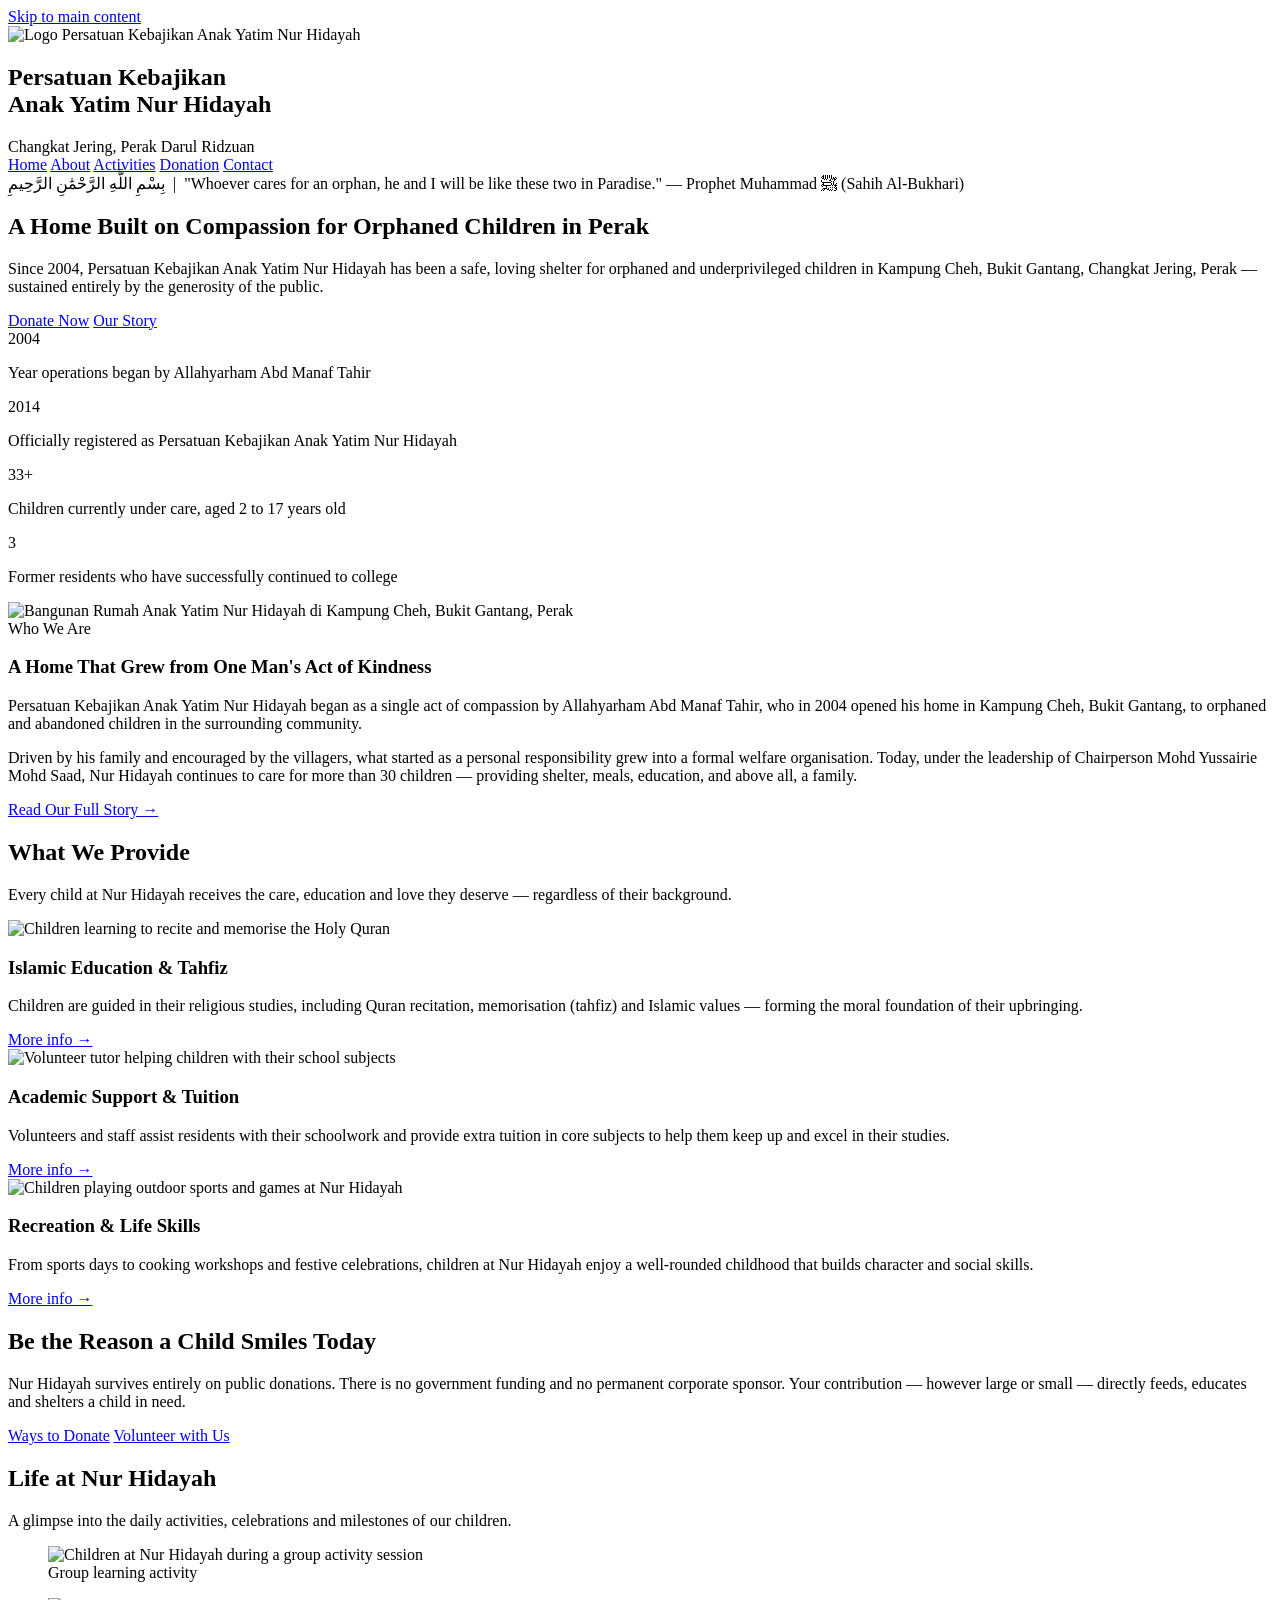
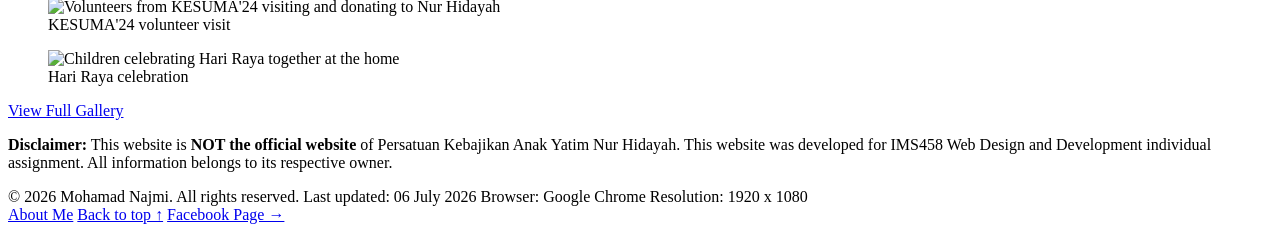
==== index.html @ 00ef2162 "Add files via upload" ====
<!DOCTYPE html>
<html lang="en">
<head>
  <meta charset="UTF-8">
  <meta name="viewport" content="width=device-width, initial-scale=1.0">
  <title>Persatuan Kebajikan Anak Yatim Nur Hidayah | Changkat Jering, Perak</title>
  <meta name="description" content="Persatuan Kebajikan Anak Yatim Nur Hidayah, Changkat Jering, Perak — caring for orphaned and underprivileged children since 2004. Learn how you can donate and volunteer.">
  <meta name="keywords" content="rumah anak yatim Perak, Nur Hidayah Changkat Jering, anak yatim Bukit Gantang, orphanage Taiping Perak, donation anak yatim Malaysia">
  <meta name="author" content="Student Name — IMS458 Assignment 2">
  <link rel="preconnect" href="https://fonts.googleapis.com">
  <link href="https://fonts.googleapis.com/css2?family=Poppins:wght@500;600;700&family=Open+Sans:wght@400;600&display=swap" rel="stylesheet">
  <link rel="icon" type="image/svg+xml" href="images/logo.svg">
  <link rel="stylesheet" href="css/style.css">
</head>
<body>

  <a href="#main" class="skip-link">Skip to main content</a>

  <header class="site-header">
    <nav class="navbar">
      <div class="logo-group">
        <img src="images/logo.svg" alt="Logo Persatuan Kebajikan Anak Yatim Nur Hidayah">
        <div class="logo-text">
          <h1>Persatuan Kebajikan<br>Anak Yatim Nur Hidayah</h1>
          <span>Changkat Jering, Perak Darul Ridzuan</span>
        </div>
      </div>
      <div class="nav-links">
        <a href="index.html" class="active">Home</a>
        <a href="about.html">About</a>
        <a href="activities.html">Activities</a>
        <a href="donation.html">Donation</a>
        <a href="contact.html">Contact</a>
      </div>
    </nav>
  </header>

  <main id="main">

    <!-- BISMILLAH STRIP -->
    <div class="bismillah-strip">
      بِسْمِ اللَّهِ الرَّحْمَٰنِ الرَّحِيمِ &nbsp;|&nbsp; "Whoever cares for an orphan, he and I will be like these two in Paradise." — Prophet Muhammad ﷺ (Sahih Al-Bukhari)
    </div>

    <!-- HERO -->
    <section class="hero" style="background-image:url('images/hero-home.jpg');">
      <div class="hero-content">
        <h2>A Home Built on Compassion for Orphaned Children in Perak</h2>
        <p>Since 2004, Persatuan Kebajikan Anak Yatim Nur Hidayah has been a safe, loving shelter for orphaned and underprivileged children in Kampung Cheh, Bukit Gantang, Changkat Jering, Perak — sustained entirely by the generosity of the public.</p>
        <div class="hero-buttons">
          <a href="donation.html" class="btn btn-primary">Donate Now</a>
          <a href="about.html" class="btn btn-outline">Our Story</a>
        </div>
      </div>
    </section>

    <!-- STATS -->
    <section class="bg-light">
      <div class="container">
        <div class="flex-grid">
          <div class="stat-box">
            <div class="stat-number">2004</div>
            <p>Year operations began by Allahyarham Abd Manaf Tahir</p>
          </div>
          <div class="stat-box">
            <div class="stat-number">2014</div>
            <p>Officially registered as Persatuan Kebajikan Anak Yatim Nur Hidayah</p>
          </div>
          <div class="stat-box">
            <div class="stat-number">33+</div>
            <p>Children currently under care, aged 2 to 17 years old</p>
          </div>
          <div class="stat-box">
            <div class="stat-number">3</div>
            <p>Former residents who have successfully continued to college</p>
          </div>
        </div>
      </div>
    </section>

    <!-- WHO WE ARE -->
    <section>
      <div class="container split">
        <div class="split-image img-zoom">
          <img src="images/bangunan.jpg" alt="Bangunan Rumah Anak Yatim Nur Hidayah di Kampung Cheh, Bukit Gantang, Perak">
        </div>
        <div class="split-text">
          <span class="section-label">Who We Are</span>
          <h3>A Home That Grew from One Man's Act of Kindness</h3>
          <p>Persatuan Kebajikan Anak Yatim Nur Hidayah began as a single act of compassion by Allahyarham Abd Manaf Tahir, who in 2004 opened his home in Kampung Cheh, Bukit Gantang, to orphaned and abandoned children in the surrounding community.</p>
          <p>Driven by his family and encouraged by the villagers, what started as a personal responsibility grew into a formal welfare organisation. Today, under the leadership of Chairperson Mohd Yussairie Mohd Saad, Nur Hidayah continues to care for more than 30 children — providing shelter, meals, education, and above all, a family.</p>
          <a href="about.html" class="btn btn-primary">Read Our Full Story &rarr;</a>
        </div>
      </div>
    </section>

    <!-- WHAT WE DO -->
    <section class="bg-tint">
      <div class="container">
        <h2 class="section-title">What We Provide</h2>
        <p class="section-subtitle">Every child at Nur Hidayah receives the care, education and love they deserve — regardless of their background.</p>
        <div class="flex-grid">
          <article class="card">
            <div class="img-zoom"><img src="images/kelas-alquran.jpg" alt="Children learning to recite and memorise the Holy Quran"></div>
            <div class="card-body">
              <h3>Islamic Education &amp; Tahfiz</h3>
              <p>Children are guided in their religious studies, including Quran recitation, memorisation (tahfiz) and Islamic values — forming the moral foundation of their upbringing.</p>
              <a href="activities.html#islamic">More info &rarr;</a>
            </div>
          </article>
          <article class="card">
            <div class="img-zoom"><img src="images/kelas-tuisyen.jpg" alt="Volunteer tutor helping children with their school subjects"></div>
            <div class="card-body">
              <h3>Academic Support &amp; Tuition</h3>
              <p>Volunteers and staff assist residents with their schoolwork and provide extra tuition in core subjects to help them keep up and excel in their studies.</p>
              <a href="activities.html#tuition">More info &rarr;</a>
            </div>
          </article>
          <article class="card">
            <div class="img-zoom"><img src="images/sukan.jpg" alt="Children playing outdoor sports and games at Nur Hidayah"></div>
            <div class="card-body">
              <h3>Recreation &amp; Life Skills</h3>
              <p>From sports days to cooking workshops and festive celebrations, children at Nur Hidayah enjoy a well-rounded childhood that builds character and social skills.</p>
              <a href="activities.html#recreation">More info &rarr;</a>
            </div>
          </article>
        </div>
      </div>
    </section>

    <!-- CTA -->
    <section class="cta-band">
      <div class="container">
        <h2>Be the Reason a Child Smiles Today</h2>
        <p>Nur Hidayah survives entirely on public donations. There is no government funding and no permanent corporate sponsor. Your contribution — however large or small — directly feeds, educates and shelters a child in need.</p>
        <div class="hero-buttons">
          <a href="donation.html" class="btn btn-primary">Ways to Donate</a>
          <a href="contact.html" class="btn btn-outline">Volunteer with Us</a>
        </div>
      </div>
    </section>

    <!-- GALLERY PREVIEW -->
    <section>
      <div class="container">
        <h2 class="section-title">Life at Nur Hidayah</h2>
        <p class="section-subtitle">A glimpse into the daily activities, celebrations and milestones of our children.</p>
        <div class="gallery-grid">
          <figure class="img-zoom">
            <img src="images/kelas-alquran.jpg" alt="Children at Nur Hidayah during a group activity session">
            <figcaption>Group learning activity</figcaption>
          </figure>
          <figure class="img-zoom">
            <img src="images/sukan.jpg" alt="Volunteers from KESUMA'24 visiting and donating to Nur Hidayah">
            <figcaption>KESUMA'24 volunteer visit</figcaption>
          </figure>
          <figure class="img-zoom">
            <img src="images/hariraya.jpg" alt="Children celebrating Hari Raya together at the home">
            <figcaption>Hari Raya celebration</figcaption>
          </figure>
        </div>
        <p class="text-center mt-20"><a href="activities.html#gallery" class="btn btn-primary">View Full Gallery</a></p>
      </div>
    </section>

  </main>

<footer class="site-footer">
  <div class="container footer-vertical-container">
    
    <p class="disclaimer-text">
      <strong>Disclaimer:</strong> This website is <strong>NOT the official website</strong> of Persatuan Kebajikan Anak Yatim Nur Hidayah. This website was developed for IMS458 Web Design and Development individual assignment. All information belongs to its respective owner.
    </p>
    
    <div class="meta-vertical-list">
      <span class="meta-item">&copy; 2026 Mohamad Najmi. All rights reserved.</span>
      <span class="meta-item">Last updated: 06 July 2026</span>
      <span class="meta-item">Browser: Google Chrome</span>
      <span class="meta-item">Resolution: 1920 x 1080</span>
    </div>
    
    <div class="links-vertical-list">
      <a href="aboutme.html" class="vertical-footer-link">About Me</a>
      <a href="#top" class="vertical-footer-link">Back to top &uarr;</a>
      <a href="https://www.facebook.com/RAYNurHidayahKpgCheh" target="_blank" rel="noopener" class="vertical-footer-link">Facebook Page &rarr;</a>
    </div>

  </div>
</footer>

</body>
</html>
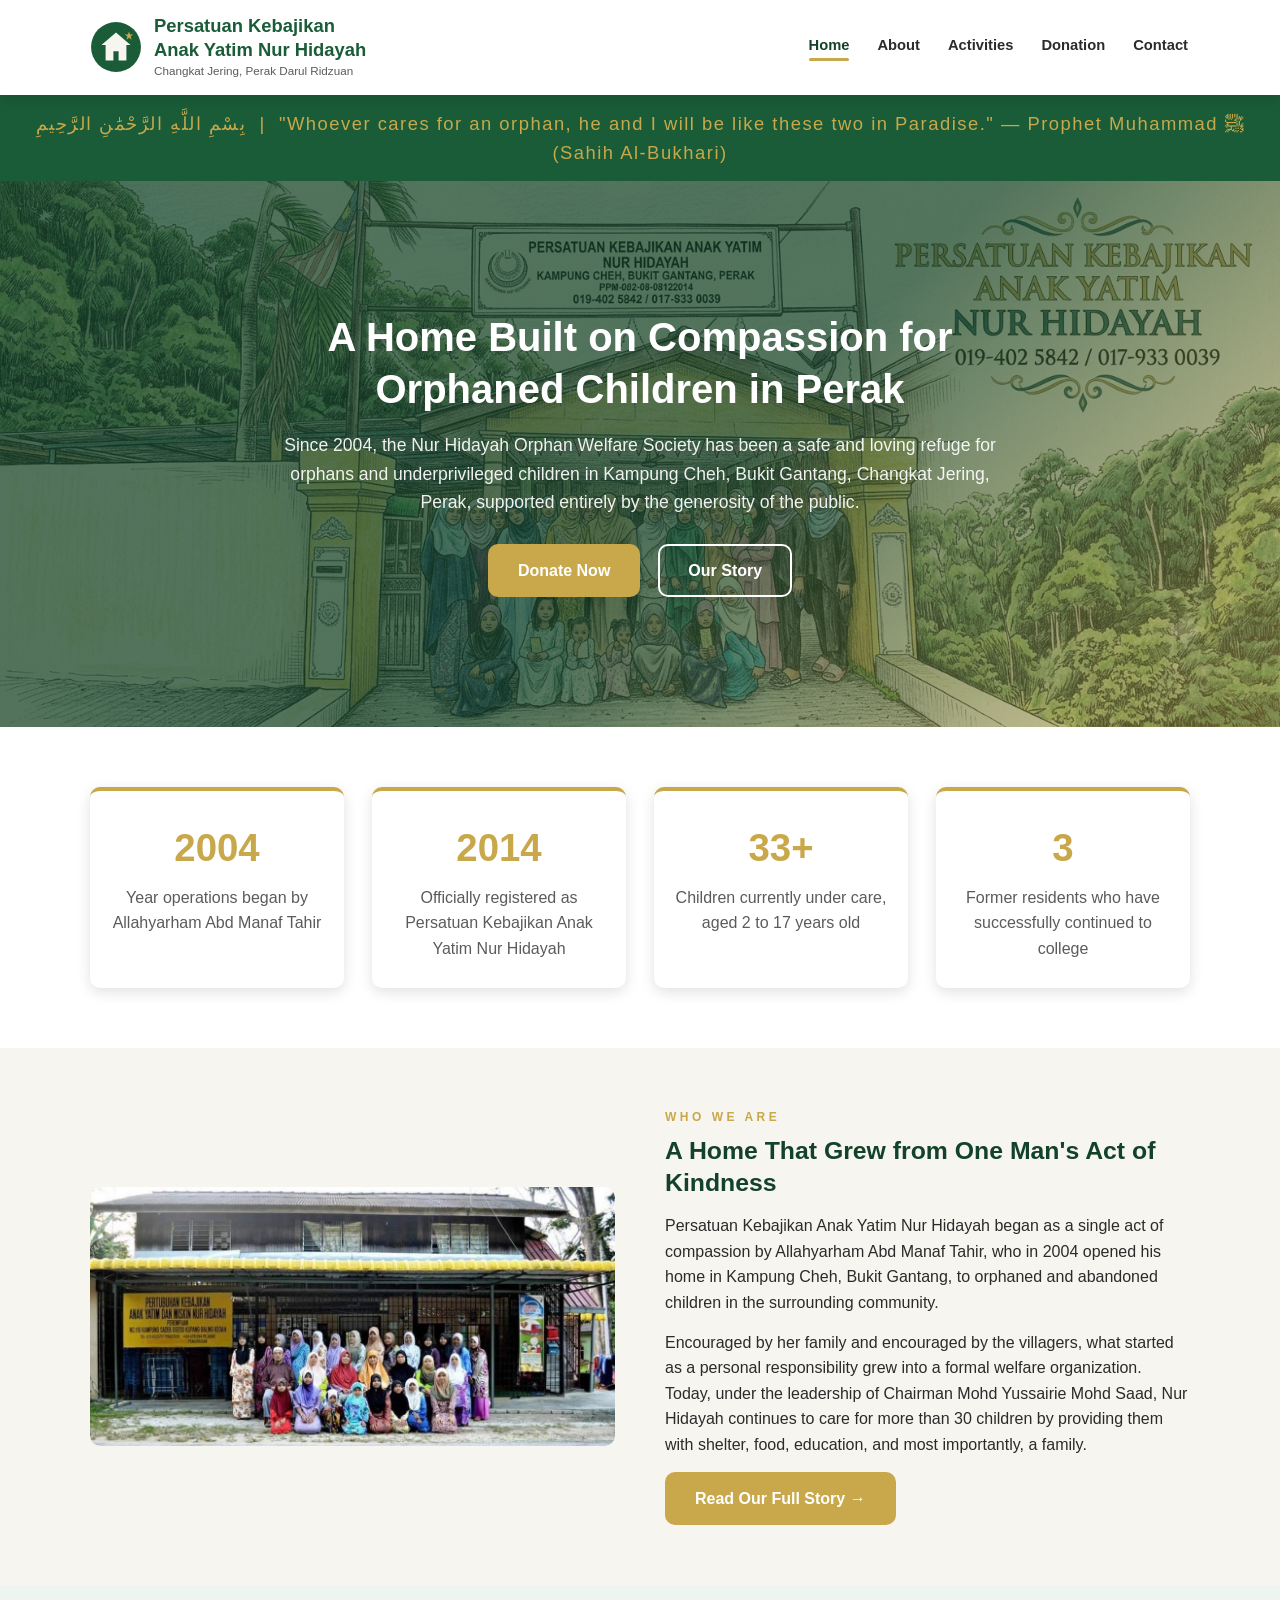
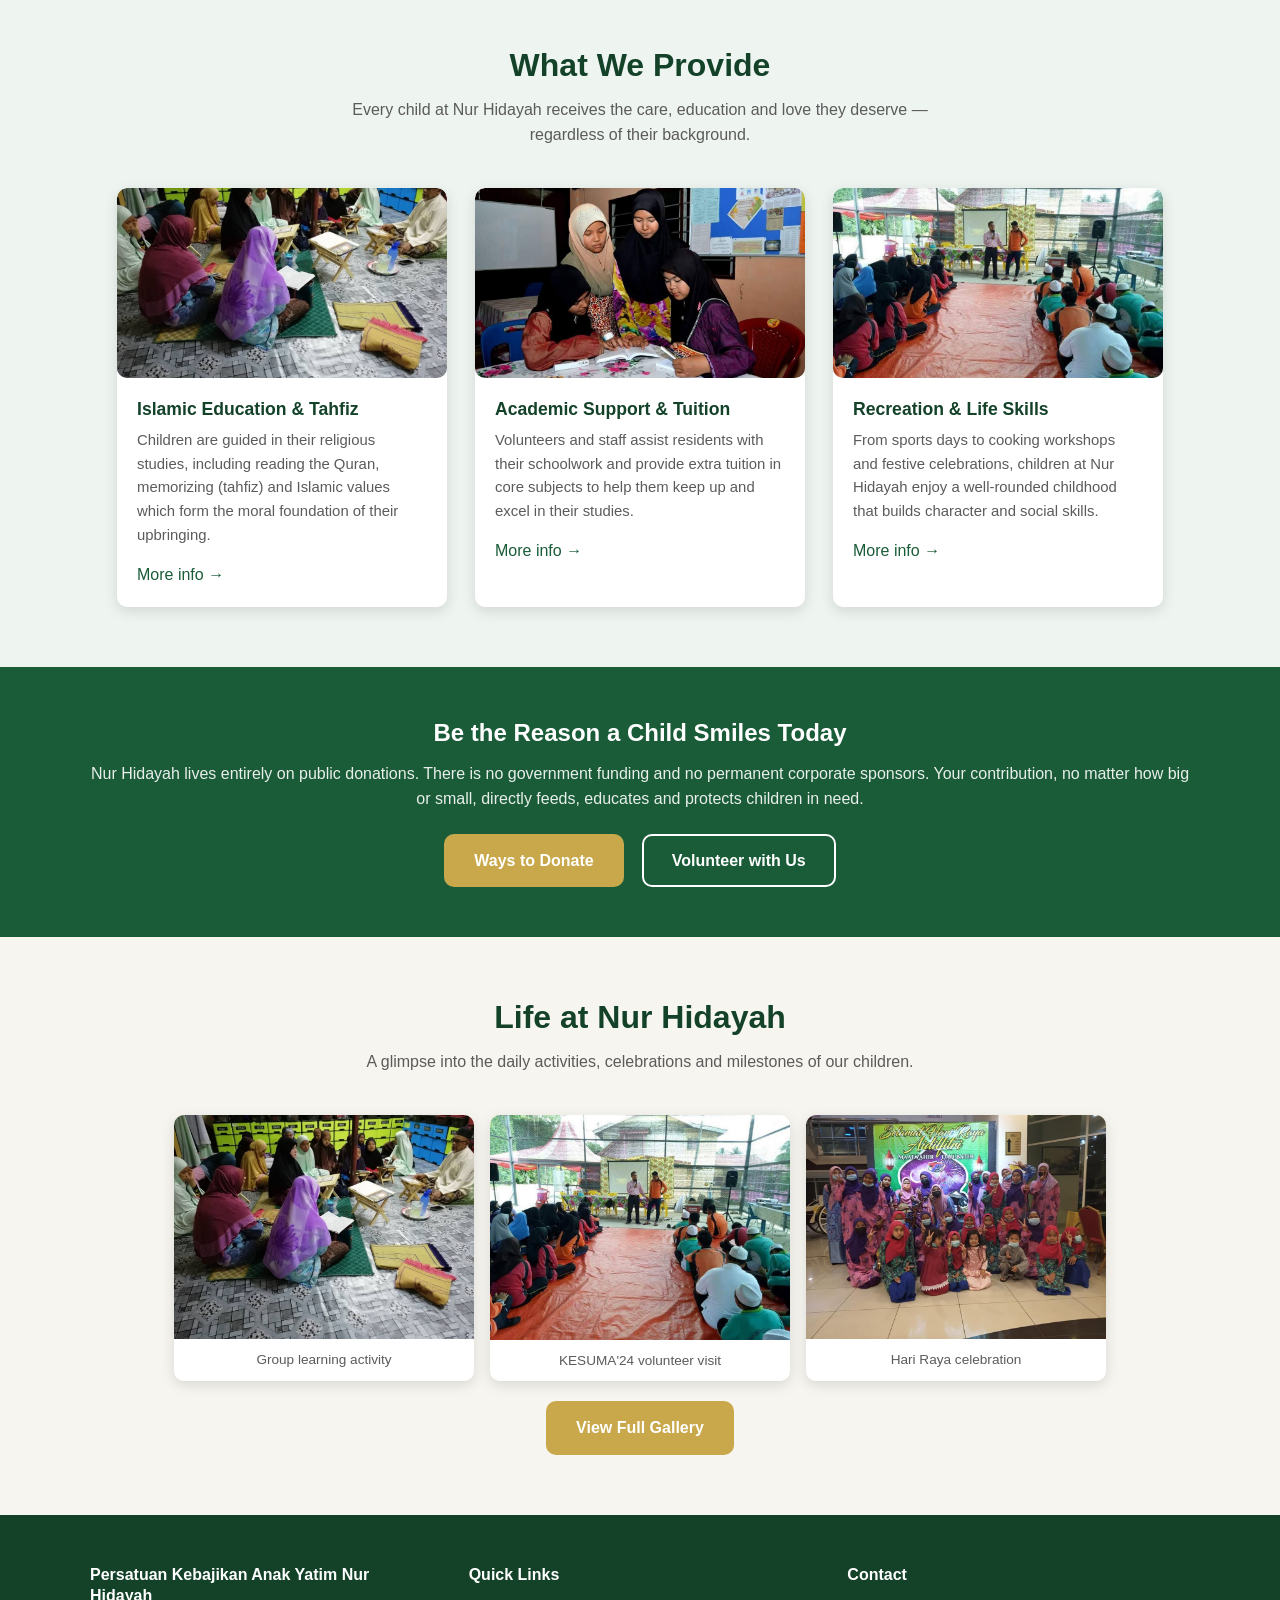
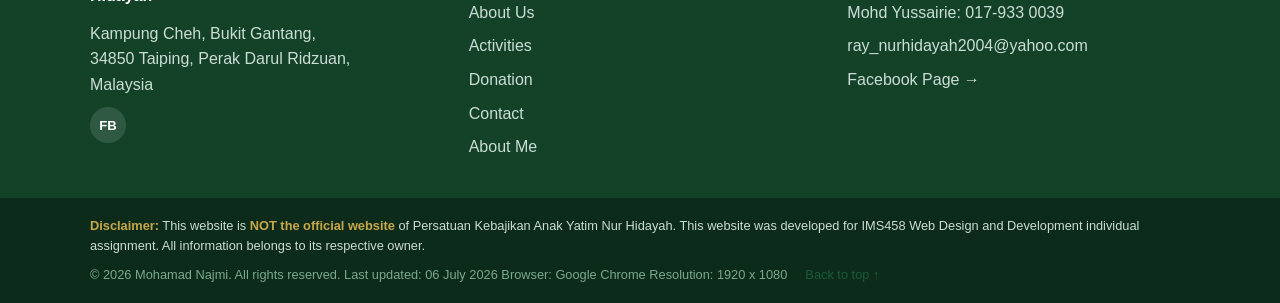
==== commit 011db0ad: "Add files via upload" ====
--- a/index.html
+++ b/index.html
@@ -46,7 +46,7 @@
     <section class="hero" style="background-image:url('images/hero-home.jpg');">
       <div class="hero-content">
         <h2>A Home Built on Compassion for Orphaned Children in Perak</h2>
-        <p>Since 2004, Persatuan Kebajikan Anak Yatim Nur Hidayah has been a safe, loving shelter for orphaned and underprivileged children in Kampung Cheh, Bukit Gantang, Changkat Jering, Perak — sustained entirely by the generosity of the public.</p>
+        <p>Since 2004, the Nur Hidayah Orphan Welfare Society has been a safe and loving refuge for orphans and underprivileged children in Kampung Cheh, Bukit Gantang, Changkat Jering, Perak, supported entirely by the generosity of the public.</p>
         <div class="hero-buttons">
           <a href="donation.html" class="btn btn-primary">Donate Now</a>
           <a href="about.html" class="btn btn-outline">Our Story</a>
@@ -88,7 +88,7 @@
           <span class="section-label">Who We Are</span>
           <h3>A Home That Grew from One Man's Act of Kindness</h3>
           <p>Persatuan Kebajikan Anak Yatim Nur Hidayah began as a single act of compassion by Allahyarham Abd Manaf Tahir, who in 2004 opened his home in Kampung Cheh, Bukit Gantang, to orphaned and abandoned children in the surrounding community.</p>
-          <p>Driven by his family and encouraged by the villagers, what started as a personal responsibility grew into a formal welfare organisation. Today, under the leadership of Chairperson Mohd Yussairie Mohd Saad, Nur Hidayah continues to care for more than 30 children — providing shelter, meals, education, and above all, a family.</p>
+          <p>Encouraged by her family and encouraged by the villagers, what started as a personal responsibility grew into a formal welfare organization. Today, under the leadership of Chairman Mohd Yussairie Mohd Saad, Nur Hidayah continues to care for more than 30 children by providing them with shelter, food, education, and most importantly, a family.</p>
           <a href="about.html" class="btn btn-primary">Read Our Full Story &rarr;</a>
         </div>
       </div>
@@ -104,7 +104,7 @@
             <div class="img-zoom"><img src="images/kelas-alquran.jpg" alt="Children learning to recite and memorise the Holy Quran"></div>
             <div class="card-body">
               <h3>Islamic Education &amp; Tahfiz</h3>
-              <p>Children are guided in their religious studies, including Quran recitation, memorisation (tahfiz) and Islamic values — forming the moral foundation of their upbringing.</p>
+              <p>Children are guided in their religious studies, including reading the Quran, memorizing (tahfiz) and Islamic values ​​which form the moral foundation of their upbringing.</p>
               <a href="activities.html#islamic">More info &rarr;</a>
             </div>
           </article>
@@ -132,7 +132,7 @@
     <section class="cta-band">
       <div class="container">
         <h2>Be the Reason a Child Smiles Today</h2>
-        <p>Nur Hidayah survives entirely on public donations. There is no government funding and no permanent corporate sponsor. Your contribution — however large or small — directly feeds, educates and shelters a child in need.</p>
+        <p>Nur Hidayah lives entirely on public donations. There is no government funding and no permanent corporate sponsors. Your contribution, no matter how big or small, directly feeds, educates and protects children in need.</p>
         <div class="hero-buttons">
           <a href="donation.html" class="btn btn-primary">Ways to Donate</a>
           <a href="contact.html" class="btn btn-outline">Volunteer with Us</a>
@@ -166,25 +166,52 @@
   </main>
 
 <footer class="site-footer">
-  <div class="container footer-vertical-container">
+  <div class="container footer-grid">
+    <div class="footer-col brand-col">
+      <h4>Persatuan Kebajikan Anak Yatim Nur Hidayah</h4>
+      <p>Kampung Cheh, Bukit Gantang,<br>34850 Taiping, Perak Darul Ridzuan,<br>Malaysia</p>
+      <div class="social-links">
+        <a href="https://www.facebook.com/RAYNurHidayahKpgCheh" target="_blank" rel="noopener" aria-label="Facebook">FB</a>
+      </div>
+    </div>
     
-    <p class="disclaimer-text">
-      <strong>Disclaimer:</strong> This website is <strong>NOT the official website</strong> of Persatuan Kebajikan Anak Yatim Nur Hidayah. This website was developed for IMS458 Web Design and Development individual assignment. All information belongs to its respective owner.
-    </p>
+    <div class="footer-col">
+      <h4>Quick Links</h4>
+      <ul>
+        <li><a href="about.html">About Us</a></li>
+        <li><a href="activities.html">Activities</a></li>
+        <li><a href="donation.html">Donation</a></li>
+        <li><a href="contact.html">Contact</a></li>
+        <li><a href="aboutme.html" class="about-me-link">About Me</a></li>
+      </ul>
+    </div>
     
-    <div class="meta-vertical-list">
-      <span class="meta-item">&copy; 2026 Mohamad Najmi. All rights reserved.</span>
-      <span class="meta-item">Last updated: 06 July 2026</span>
-      <span class="meta-item">Browser: Google Chrome</span>
-      <span class="meta-item">Resolution: 1920 x 1080</span>
-    </div>
-    
-    <div class="links-vertical-list">
-      <a href="aboutme.html" class="vertical-footer-link">About Me</a>
-      <a href="#top" class="vertical-footer-link">Back to top &uarr;</a>
-      <a href="https://www.facebook.com/RAYNurHidayahKpgCheh" target="_blank" rel="noopener" class="vertical-footer-link">Facebook Page &rarr;</a>
-    </div>
-
+    <div class="footer-col">
+      <h4>Contact</h4>
+      <ul>
+        <li><a href="tel:+60179330039">Mohd Yussairie: 017-933 0039</a></li>
+        <li><a href="mailto:ray_nurhidayah2004@yahoo.com">ray_nurhidayah2004@yahoo.com</a></li>
+        <li><a href="https://www.facebook.com/RAYNurHidayahKpgCheh" target="_blank" rel="noopener">Facebook Page &rarr;</a></li>
+      </ul>
+    </div>
+  </div>
+
+  <div class="disclaimer-bar">
+    <div class="container">
+      <p class="disclaimer-text"><strong>Disclaimer:</strong> This website is <strong>NOT the official website</strong> of Persatuan Kebajikan Anak Yatim Nur Hidayah. This website was developed for IMS458 Web Design and Development individual assignment. All information belongs to its respective owner.</p>
+      
+      <div class="meta-row">
+        <div class="meta-left">
+          <span>&copy; 2026 Mohamad Najmi. All rights reserved.</span>
+          <span>Last updated: 06 July 2026</span>
+          <span>Browser: Google Chrome</span>
+          <span>Resolution: 1920 x 1080</span>
+        </div>
+        <div class="meta-right">
+          <a href="#top" class="back-to-top">Back to top &uarr;</a>
+        </div>
+      </div>
+    </div>
   </div>
 </footer>
 
--- a/css/style.css
+++ b/css/style.css
@@ -0,0 +1,309 @@
+/* ==========================================================================
+   IMS458 ASSIGNMENT 2 — CORPORATE WEBSITE
+   Organisation : Persatuan Kebajikan Anak Yatim Nur Hidayah
+                  Changkat Jering, Perak
+   File         : css/style.css   (ONE external stylesheet for all pages)
+   ========================================================================== */
+
+/* --------------------------------------------------------------------------
+   1. CSS VARIABLES
+   -------------------------------------------------------------------------- */
+:root {
+  --color-primary:       #1A5C38;   /* deep Islamic green */
+  --color-primary-dark:  #134229;
+  --color-secondary:     #C8A84B;   /* gold / amber */
+  --color-secondary-dark:#a88630;
+  --color-accent:        #4A90A4;   /* soft teal */
+  --color-light:         #F7F5EF;   /* warm off-white */
+  --color-white:         #FFFFFF;
+  --color-text:          #2B2B2B;
+  --color-text-light:    #5b5b5b;
+  --font-heading: 'Poppins', 'Segoe UI', Arial, sans-serif;
+  --font-body:    'Open Sans', 'Segoe UI', Tahoma, sans-serif;
+  --radius:    10px;
+  --shadow:    0 4px 14px rgba(0,0,0,0.12);
+  --transition: 0.3s ease;
+}
+
+/* --------------------------------------------------------------------------
+   2. RESET / BASE
+   -------------------------------------------------------------------------- */
+* { margin:0; padding:0; box-sizing:border-box; }
+html { scroll-behavior:smooth; }
+body { font-family:var(--font-body); color:var(--color-text); background:var(--color-light); line-height:1.6; }
+img  { max-width:100%; display:block; }
+a    { text-decoration:none; color:var(--color-primary); transition:color var(--transition); }
+ul, ol { list-style-position:inside; }
+h1,h2,h3,h4 { font-family:var(--font-heading); color:var(--color-primary-dark); line-height:1.3; }
+
+.container { width:90%; max-width:1100px; margin:0 auto; }
+section    { padding:60px 0; }
+
+.section-title    { text-align:center; margin-bottom:10px; font-size:2rem; }
+.section-subtitle { text-align:center; color:var(--color-text-light); max-width:650px; margin:0 auto 40px; }
+.bg-light { background-color:var(--color-white); }
+.bg-tint  { background-color:#eef4f0; }
+
+/* --------------------------------------------------------------------------
+   3. BUTTONS
+   -------------------------------------------------------------------------- */
+.btn { display:inline-block; padding:12px 28px; border-radius:var(--radius); font-weight:600; border:2px solid transparent; cursor:pointer; transition:background-color var(--transition),color var(--transition),transform var(--transition),box-shadow var(--transition); }
+.btn-primary { background-color:var(--color-secondary); color:var(--color-white); }
+.btn-primary:hover { background-color:var(--color-secondary-dark); transform:translateY(-3px); box-shadow:var(--shadow); color:var(--color-white); }
+.btn-outline { background-color:transparent; border-color:var(--color-white); color:var(--color-white); }
+.btn-outline:hover { background-color:var(--color-white); color:var(--color-primary-dark); transform:translateY(-3px); }
+
+/* --------------------------------------------------------------------------
+   4. ANNOUNCEMENT BAR
+   -------------------------------------------------------------------------- */
+.announcement-bar { background-color:var(--color-primary-dark); color:var(--color-white); text-align:center; font-size:0.85rem; padding:6px 10px; }
+.announcement-bar a { color:var(--color-secondary); font-weight:600; }
+
+/* --------------------------------------------------------------------------
+   5. HEADER / NAVIGATION
+   -------------------------------------------------------------------------- */
+.site-header { background-color:var(--color-white); box-shadow:var(--shadow); position:sticky; top:0; z-index:100; }
+.navbar { display:flex; align-items:center; justify-content:space-between; flex-wrap:wrap; width:90%; max-width:1100px; margin:0 auto; padding:14px 0; }
+.logo-group { display:flex; align-items:center; gap:12px; }
+.logo-group img { width:52px; height:52px; }
+.logo-text h1 { font-size:1.15rem; margin:0; color:var(--color-primary); }
+.logo-text span { display:block; font-size:0.73rem; color:var(--color-text-light); }
+.nav-links { display:flex; gap:24px; flex-wrap:wrap; }
+.nav-links a { color:var(--color-text); font-weight:600; font-size:0.92rem; padding:6px 2px; position:relative; }
+.nav-links a::after { content:""; display:block; height:3px; width:0; background-color:var(--color-secondary); transition:width var(--transition); border-radius:2px; }
+.nav-links a:hover::after, .nav-links a.active::after { width:100%; }
+.nav-links a.active { color:var(--color-primary-dark); }
+
+/* --------------------------------------------------------------------------
+   6. HERO (Home)
+   -------------------------------------------------------------------------- */
+.hero { position:relative; background-size:cover; background-position:center; color:var(--color-white); padding:130px 20px; text-align:center; }
+.hero::before { content:""; position:absolute; inset:0; background:linear-gradient(135deg,rgba(19,66,41,0.72) 55%,rgba(200,168,75,0.45) 100%); }
+.hero-content { position:relative; z-index:2; max-width:740px; margin:0 auto; }
+.hero-content h2 { color:var(--color-white); font-size:2.5rem; margin-bottom:16px; }
+.hero-content p { font-size:1.1rem; margin-bottom:28px; opacity:.92; }
+.hero-buttons { display:flex; justify-content:center; gap:18px; flex-wrap:wrap; }
+
+/* Bismillah / tagline strip */
+.bismillah-strip { background-color:var(--color-primary); text-align:center; padding:14px 20px; color:var(--color-secondary); font-size:1.15rem; letter-spacing:1.5px; }
+
+/* --------------------------------------------------------------------------
+   7. PAGE BANNER (inner pages)
+   -------------------------------------------------------------------------- */
+.sub-header { position:relative; min-height:300px; background-size:cover; background-position:center; display:flex; align-items:center; justify-content:center; }
+.sub-header::before { content:""; position:absolute; inset:0; background:linear-gradient(135deg,rgba(19,66,41,0.80) 55%,rgba(200,168,75,0.40) 100%); }
+.header-overlay { position:relative; z-index:2; text-align:center; color:var(--color-white); max-width:720px; padding:0 24px; }
+.assignment-label { font-family:var(--font-heading); font-size:0.78rem; font-weight:700; letter-spacing:3px; text-transform:uppercase; color:var(--color-secondary); margin-bottom:12px; display:block; }
+.header-overlay h1 { color:var(--color-white); font-size:2.2rem; margin-bottom:14px; line-height:1.25; }
+.header-text { opacity:.88; font-size:1rem; margin-bottom:22px; }
+.header-button { display:inline-block; background-color:var(--color-secondary); color:var(--color-white); padding:12px 28px; border-radius:var(--radius); font-weight:700; transition:background-color var(--transition),transform var(--transition); }
+.header-button:hover { background-color:var(--color-secondary-dark); transform:translateY(-3px); color:var(--color-white); }
+.breadcrumb { font-size:.88rem; margin-top:8px; }
+.breadcrumb a { color:var(--color-white); text-decoration:underline; }
+
+/* --------------------------------------------------------------------------
+   8. SECTION LABEL
+   -------------------------------------------------------------------------- */
+.section-label { font-family:var(--font-heading); font-size:0.75rem; font-weight:700; letter-spacing:3.5px; text-transform:uppercase; color:var(--color-secondary); margin-bottom:8px; display:block; }
+
+/* --------------------------------------------------------------------------
+   9. CARDS / FLEX GRID
+   -------------------------------------------------------------------------- */
+.flex-grid { display:flex; flex-wrap:wrap; gap:28px; justify-content:center; }
+.card { background-color:var(--color-white); border-radius:var(--radius); box-shadow:var(--shadow); overflow:hidden; flex:1 1 280px; max-width:330px; transition:transform var(--transition),box-shadow var(--transition); }
+.card:hover { transform:translateY(-8px); box-shadow:0 12px 24px rgba(0,0,0,0.16); }
+.card img { width:100%; height:190px; object-fit:cover; }
+.card-body { padding:20px; }
+.card-body h3 { font-size:1.1rem; margin-bottom:8px; }
+.card-body p  { color:var(--color-text-light); font-size:.93rem; margin-bottom:14px; }
+
+/* stat boxes */
+.stat-box { background:var(--color-white); border-radius:var(--radius); box-shadow:var(--shadow); text-align:center; padding:26px 18px; flex:1 1 200px; border-top:4px solid var(--color-secondary); }
+.stat-box .stat-number { font-family:var(--font-heading); font-size:2.4rem; color:var(--color-secondary); font-weight:700; }
+.stat-box p { color:var(--color-text-light); margin-top:6px; }
+
+/* --------------------------------------------------------------------------
+   10. SPLIT BLOCK (image + text)
+   -------------------------------------------------------------------------- */
+.split { display:flex; align-items:center; gap:50px; flex-wrap:wrap; }
+.split.reverse { flex-direction:row-reverse; }
+.split-image, .split-text { flex:1 1 380px; }
+.split-image img { border-radius:var(--radius); box-shadow:var(--shadow); }
+.split-text h3 { margin-bottom:14px; font-size:1.55rem; }
+.split-text p  { margin-bottom:14px; }
+
+.img-zoom { overflow:hidden; border-radius:var(--radius); }
+.img-zoom img { transition:transform var(--transition); }
+.img-zoom:hover img { transform:scale(1.08); }
+
+/* --------------------------------------------------------------------------
+   11. TIMELINE
+   -------------------------------------------------------------------------- */
+.timeline { border-left:4px solid var(--color-secondary); margin-left:14px; padding-left:30px; }
+.timeline-item { position:relative; margin-bottom:30px; }
+.timeline-item::before { content:""; position:absolute; left:-39px; top:4px; width:14px; height:14px; background-color:var(--color-secondary); border-radius:50%; border:3px solid var(--color-white); box-shadow:0 0 0 2px var(--color-secondary); }
+.timeline-item h4 { color:var(--color-primary); margin-bottom:4px; }
+
+/* --------------------------------------------------------------------------
+   12. TABLES
+   -------------------------------------------------------------------------- */
+table { width:100%; border-collapse:collapse; background:var(--color-white); box-shadow:var(--shadow); border-radius:var(--radius); overflow:hidden; margin:20px 0; }
+caption { font-weight:600; padding:10px; font-family:var(--font-heading); color:var(--color-primary); }
+th,td { padding:14px 16px; text-align:left; border-bottom:1px solid #e3e3e3; }
+th { background-color:var(--color-primary); color:var(--color-white); font-family:var(--font-heading); }
+tr:hover td { background-color:#f0f5f2; }
+
+/* --------------------------------------------------------------------------
+   13. GALLERY
+   -------------------------------------------------------------------------- */
+.gallery-grid { display:flex; flex-wrap:wrap; gap:16px; justify-content:center; }
+.gallery-grid figure { flex:1 1 260px; max-width:300px; margin:0; border-radius:var(--radius); overflow:hidden; box-shadow:var(--shadow); }
+.gallery-grid figcaption { background:var(--color-white); padding:10px 14px; font-size:.85rem; color:var(--color-text-light); text-align:center; }
+
+/* --------------------------------------------------------------------------
+   14. DONATION PAGE SPECIFICS
+   -------------------------------------------------------------------------- */
+.page-intro { max-width:780px; margin:0 auto; text-align:center; padding:60px 20px; }
+.page-intro h2 { font-size:2rem; margin-bottom:16px; }
+.page-intro p { margin-bottom:14px; color:var(--color-text-light); font-size:1rem; }
+.warning-box { background-color:#fffbea; border-left:5px solid var(--color-secondary); border-radius:var(--radius); padding:16px 20px; margin-top:20px; text-align:left; color:#5a4000; font-size:.93rem; }
+
+/* support cards */
+.support-grid { display:flex; flex-wrap:wrap; gap:24px; justify-content:center; }
+.support-card { background:var(--color-white); border-radius:var(--radius); box-shadow:var(--shadow); flex:1 1 220px; max-width:260px; overflow:hidden; transition:transform var(--transition),box-shadow var(--transition); display:flex; flex-direction:column; }
+.support-card:hover { transform:translateY(-8px); box-shadow:0 12px 28px rgba(0,0,0,0.15); }
+.support-card-accent { height:6px; background:var(--color-secondary); }
+.support-card:nth-child(2) .support-card-accent { background:var(--color-primary); }
+.support-card:nth-child(3) .support-card-accent { background:var(--color-accent); }
+.support-card:nth-child(4) .support-card-accent { background:#b05b2a; }
+.support-card-body { padding:22px 20px 24px; display:flex; flex-direction:column; flex:1; }
+.support-card-icon { font-size:2rem; margin-bottom:10px; }
+.support-card-body h3 { font-size:1.03rem; margin-bottom:8px; color:var(--color-primary-dark); }
+.support-card-body p { font-size:.88rem; color:var(--color-text-light); line-height:1.6; }
+
+/* instruction section — aside LEFT, steps RIGHT */
+.instruction-section { display:flex; gap:40px; flex-wrap:wrap; align-items:flex-start; }
+.bank-box { flex:0 0 300px; background-color:var(--color-primary-dark); color:var(--color-white); border-radius:var(--radius); padding:28px 24px; box-shadow:var(--shadow); }
+.bank-box h3 { color:var(--color-secondary); margin-bottom:16px; font-size:1.1rem; }
+.bank-row { display:flex; flex-direction:column; gap:12px; margin-bottom:18px; }
+.bank-item { background:rgba(255,255,255,.1); border-radius:8px; padding:10px 14px; font-size:.9rem; }
+.bank-item strong { display:block; font-size:.7rem; letter-spacing:1.5px; text-transform:uppercase; color:var(--color-secondary); margin-bottom:4px; }
+.bank-box .warning-text { font-size:.8rem; background:rgba(255,255,255,.08); border-radius:8px; padding:10px 12px; color:#c8dfd8; line-height:1.6; margin-top:12px; }
+.bank-box img { border-radius:8px; margin:12px 0; max-width:100%; }
+.instruction-content { flex:1 1 360px; }
+.instruction-content h2 { font-size:1.85rem; margin-bottom:20px; }
+.instruction-list { list-style:none; margin:0; padding:0; }
+.instruction-list li { display:flex; align-items:flex-start; gap:16px; padding:18px 20px; background:var(--color-white); border-radius:var(--radius); box-shadow:var(--shadow); margin-bottom:14px; font-size:.95rem; color:var(--color-text); transition:transform var(--transition); }
+.instruction-list li:hover { transform:translateX(6px); }
+.step-number { flex-shrink:0; width:34px; height:34px; background-color:var(--color-secondary); color:var(--color-white); border-radius:50%; display:flex; align-items:center; justify-content:center; font-family:var(--font-heading); font-weight:700; font-size:.9rem; }
+
+/* volunteer section */
+.volunteer-layout { display:flex; gap:44px; align-items:center; flex-wrap:wrap; }
+.volunteer-layout figure { flex:1 1 340px; margin:0; border-radius:var(--radius); overflow:hidden; box-shadow:var(--shadow); order:2; }
+.volunteer-layout figure img { width:100%; height:320px; object-fit:cover; transition:transform var(--transition); }
+.volunteer-layout figure:hover img { transform:scale(1.06); }
+.volunteer-text { flex:1 1 340px; order:1; }
+.volunteer-text h2 { font-size:1.85rem; margin-bottom:14px; }
+.volunteer-text p { color:var(--color-text-light); margin-bottom:14px; font-size:.95rem; }
+.text-button { display:inline-block; padding:11px 26px; border:2px solid var(--color-primary); color:var(--color-primary); border-radius:var(--radius); font-weight:700; font-size:.93rem; margin-top:6px; transition:background-color var(--transition),color var(--transition),transform var(--transition); }
+.text-button:hover { background-color:var(--color-primary); color:var(--color-white); transform:translateY(-3px); }
+
+/* checklist pills */
+.checklist-grid { display:flex; flex-wrap:wrap; gap:14px; margin-top:24px; }
+.checklist-item { display:flex; align-items:center; gap:10px; background:var(--color-white); border-radius:40px; padding:12px 20px; box-shadow:0 2px 8px rgba(0,0,0,.08); font-size:.91rem; color:var(--color-text); flex:1 1 260px; }
+.check-icon { width:26px; height:26px; background-color:var(--color-primary); color:var(--color-white); border-radius:50%; display:flex; align-items:center; justify-content:center; font-size:.8rem; flex-shrink:0; font-weight:700; }
+
+/* quick links */
+.quick-links-grid { display:flex; flex-wrap:wrap; gap:16px; margin-top:28px; }
+.quick-link-card { flex:1 1 200px; background:var(--color-primary); color:var(--color-white); border-radius:var(--radius); padding:20px 22px; display:flex; align-items:center; justify-content:space-between; text-decoration:none; transition:background-color var(--transition),transform var(--transition); }
+.quick-link-card:hover { background:var(--color-primary-dark); transform:translateY(-4px); color:var(--color-white); }
+.quick-link-card span { font-size:.93rem; font-weight:600; color:var(--color-white); }
+.quick-link-arrow { font-size:1.1rem; opacity:.75; }
+
+/* amount boxes */
+.amount-grid { display:flex; gap:16px; flex-wrap:wrap; justify-content:center; margin:30px 0; }
+.amount-box { background:var(--color-white); border:2px solid var(--color-primary); color:var(--color-primary); border-radius:var(--radius); padding:16px 28px; font-weight:700; font-family:var(--font-heading); transition:background-color var(--transition),color var(--transition),transform var(--transition); }
+.amount-box:hover { background:var(--color-primary); color:var(--color-white); transform:translateY(-4px); }
+
+/* section wrappers for donation page */
+.dn-section     { padding:64px 0; }
+.dn-section-alt { padding:64px 0; background:var(--color-white); }
+
+/* --------------------------------------------------------------------------
+   15. CONTACT PAGE
+   -------------------------------------------------------------------------- */
+.contact-grid { display:flex; gap:40px; flex-wrap:wrap; }
+.contact-info, .contact-form { flex:1 1 380px; }
+.contact-info ul { list-style:none; margin-top:18px; }
+.contact-info li { margin-bottom:16px; padding-left:4px; }
+.contact-info li strong { color:var(--color-primary); display:block; font-family:var(--font-heading); font-size:.93rem; }
+.contact-form form { background:var(--color-white); padding:28px; border-radius:var(--radius); box-shadow:var(--shadow); }
+.form-group { margin-bottom:18px; }
+.form-group label { display:block; margin-bottom:6px; font-weight:600; font-size:.88rem; }
+.form-group input, .form-group select, .form-group textarea { width:100%; padding:10px 12px; border:1px solid #ccc; border-radius:6px; font-family:var(--font-body); font-size:.93rem; transition:border-color var(--transition),box-shadow var(--transition); }
+.form-group input:focus, .form-group select:focus, .form-group textarea:focus { outline:none; border-color:var(--color-secondary); box-shadow:0 0 0 3px rgba(200,168,75,.25); }
+.map-wrapper { border-radius:var(--radius); overflow:hidden; box-shadow:var(--shadow); margin-top:16px; }
+.map-wrapper iframe { width:100%; height:320px; border:0; }
+
+/* --------------------------------------------------------------------------
+   16. ABOUT ME PAGE
+   -------------------------------------------------------------------------- */
+.profile-card { background:var(--color-white); max-width:480px; margin:0 auto; border-radius:var(--radius); box-shadow:var(--shadow); overflow:hidden; text-align:center; }
+.profile-card img { width:160px; height:160px; object-fit:cover; border-radius:50%; margin:30px auto 10px; border:4px solid var(--color-secondary); }
+.profile-card table { box-shadow:none; margin-top:10px; }
+.profile-card td:first-child { font-weight:700; color:var(--color-primary); width:42%; }
+
+/* --------------------------------------------------------------------------
+   17. CALL TO ACTION BAND
+   -------------------------------------------------------------------------- */
+.cta-band { background:var(--color-primary); color:var(--color-white); text-align:center; padding:50px 20px; }
+.cta-band h2 { color:var(--color-white); margin-bottom:12px; }
+.cta-band p  { margin-bottom:22px; opacity:.9; }
+
+/* --------------------------------------------------------------------------
+   18. FOOTER
+   -------------------------------------------------------------------------- */
+.site-footer { background:var(--color-primary-dark); color:#ccddd5; padding-top:50px; }
+.footer-grid { display:flex; flex-wrap:wrap; gap:36px; justify-content:space-between; padding-bottom:30px; }
+.footer-col { flex:1 1 220px; }
+.footer-col h4 { color:var(--color-white); margin-bottom:14px; font-size:1rem; }
+.footer-col ul { list-style:none; }
+.footer-col li { margin-bottom:8px; }
+.footer-col a { color:#ccddd5; }
+.footer-col a:hover { color:var(--color-secondary); }
+.social-links { display:flex; gap:12px; margin-top:10px; }
+.social-links a { display:inline-flex; align-items:center; justify-content:center; width:36px; height:36px; background:rgba(255,255,255,.12); border-radius:50%; color:var(--color-white); font-size:.82rem; transition:background-color var(--transition),transform var(--transition); font-weight:700; }
+.social-links a:hover { background:var(--color-secondary); transform:translateY(-3px); color:var(--color-white); }
+.disclaimer-bar { background:#0d2b1a; font-size:.8rem; padding:18px 0; }
+.disclaimer-bar .container p { margin-bottom:6px; }
+.disclaimer-bar strong { color:var(--color-secondary); }
+.meta-row { display:flex; flex-wrap:wrap; gap:18px; margin-top:8px; color:#7aaa8d; }
+
+/* --------------------------------------------------------------------------
+   19. UTILITIES
+   -------------------------------------------------------------------------- */
+.text-center { text-align:center; }
+.mt-20 { margin-top:20px; }
+.mb-20 { margin-bottom:20px; }
+.skip-link { position:absolute; left:-999px; top:0; background:var(--color-secondary); color:var(--color-white); padding:10px 16px; z-index:200; }
+.skip-link:focus { left:10px; top:10px; }
+
+/* --------------------------------------------------------------------------
+   20. RESPONSIVE
+   -------------------------------------------------------------------------- */
+@media (max-width:768px) {
+  .navbar { flex-direction:column; gap:14px; }
+  .nav-links { justify-content:center; gap:14px; }
+  .hero-content h2 { font-size:1.9rem; }
+  .split, .split.reverse { flex-direction:column; }
+  .footer-grid { flex-direction:column; }
+  .instruction-section { flex-direction:column; }
+  .bank-box { flex:1 1 100%; }
+  .volunteer-layout figure, .volunteer-text { order:unset; }
+  .quick-link-card { flex:1 1 100%; }
+}
+@media (max-width:480px) {
+  section { padding:40px 0; }
+  .hero { padding:90px 16px; }
+  .header-overlay h1 { font-size:1.7rem; }
+}
